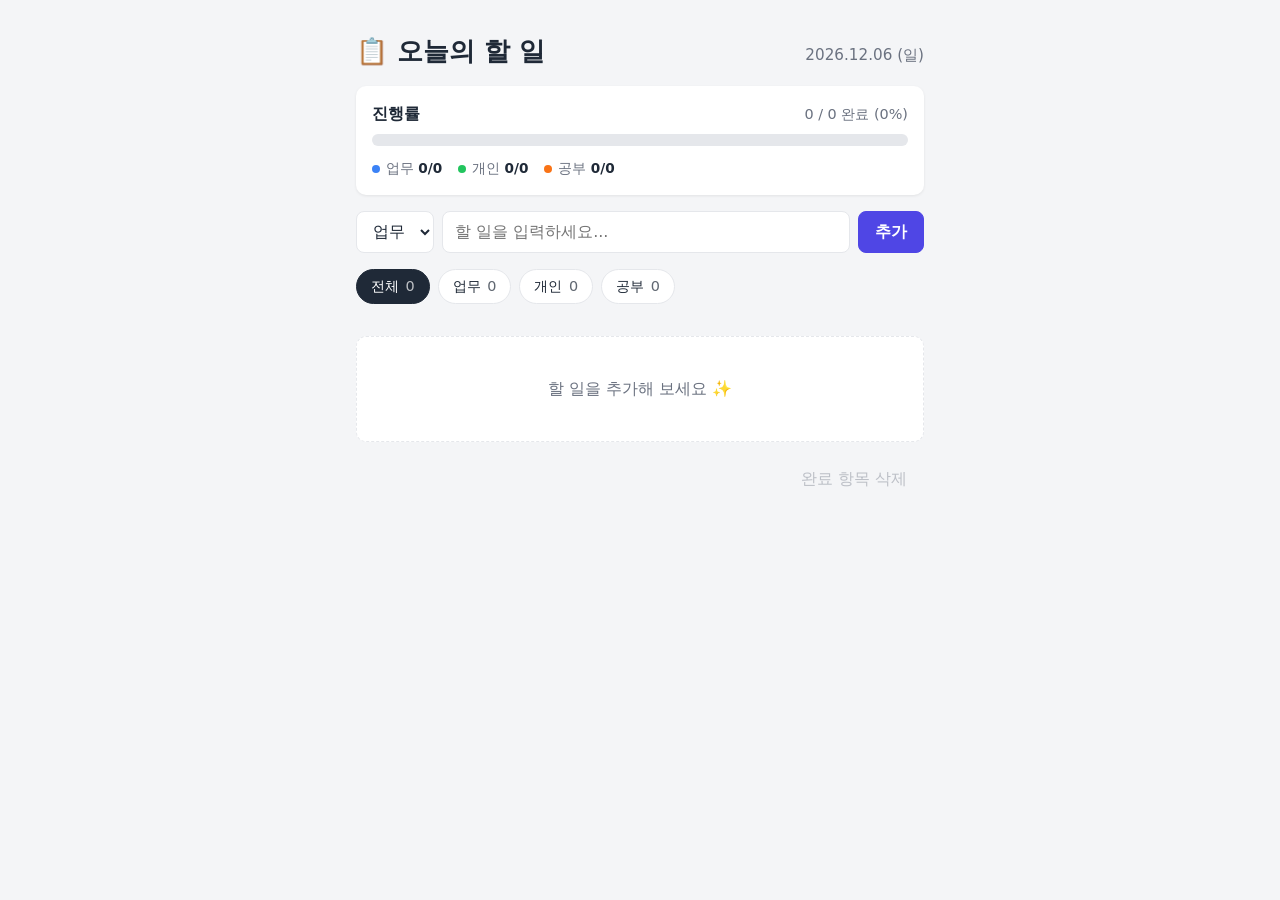
==== index.html @ e6c8f458 "할 일 관리 앱 초기 버전: PRD, README, 앱 코드 추가 - PRD.md: 제품 요구사항 문서 (기능, 화면, 데이터 모델, 수용 기준) - README.md: 프로젝트 " ====
<!DOCTYPE html>
<html lang="ko">
<head>
  <meta charset="UTF-8">
  <meta name="viewport" content="width=device-width, initial-scale=1.0">
  <title>오늘의 할 일</title>
  <link rel="stylesheet" href="style.css">
</head>
<body>
  <main class="app">
    <!-- 헤더: 제목 + 오늘 날짜 -->
    <header class="app-header">
      <h1>📋 오늘의 할 일</h1>
      <time id="today" class="today"></time>
    </header>

    <!-- 진행률 -->
    <section id="progress" class="progress" aria-labelledby="progress-title">
      <div class="progress-head">
        <h2 id="progress-title">진행률</h2>
        <p id="progress-text" class="progress-text" aria-live="polite">0 / 0 완료 (0%)</p>
      </div>
      <div id="progress-bar" class="progress-bar" role="progressbar"
           aria-valuemin="0" aria-valuemax="100" aria-valuenow="0" aria-labelledby="progress-title">
        <div id="progress-fill" class="progress-fill"></div>
      </div>
      <ul id="category-progress" class="category-progress">
        <li class="cat-work" data-category="work">업무 <strong>0/0</strong></li>
        <li class="cat-personal" data-category="personal">개인 <strong>0/0</strong></li>
        <li class="cat-study" data-category="study">공부 <strong>0/0</strong></li>
      </ul>
    </section>

    <!-- 할 일 입력 -->
    <form id="todo-form" class="todo-form" autocomplete="off">
      <label for="category-select" class="sr-only">카테고리</label>
      <select id="category-select" class="category-select">
        <option value="work">업무</option>
        <option value="personal">개인</option>
        <option value="study">공부</option>
      </select>
      <label for="todo-input" class="sr-only">할 일</label>
      <input id="todo-input" class="todo-input" type="text"
             placeholder="할 일을 입력하세요..." maxlength="100" required>
      <button type="submit" class="btn btn-primary">추가</button>
    </form>

    <!-- 카테고리 필터 -->
    <nav id="filters" class="filters" aria-label="카테고리 필터">
      <button type="button" class="filter-btn is-active" data-filter="all" aria-pressed="true">전체 <span class="count">0</span></button>
      <button type="button" class="filter-btn" data-filter="work" aria-pressed="false">업무 <span class="count">0</span></button>
      <button type="button" class="filter-btn" data-filter="personal" aria-pressed="false">개인 <span class="count">0</span></button>
      <button type="button" class="filter-btn" data-filter="study" aria-pressed="false">공부 <span class="count">0</span></button>
    </nav>

    <!-- 할 일 목록 (app.js가 렌더링) -->
    <ul id="todo-list" class="todo-list"></ul>

    <!-- 빈 상태 안내 (목록이 비었을 때 JS가 hidden 해제) -->
    <p id="empty-state" class="empty-state" hidden>할 일을 추가해 보세요 ✨</p>

    <!-- 하단: 완료 항목 일괄 삭제 -->
    <footer class="app-footer">
      <button type="button" id="clear-completed" class="btn btn-ghost" disabled>완료 항목 삭제</button>
    </footer>
  </main>

  <script src="app.js"></script>
</body>
</html>
---- style.css ----
/* ===== 디자인 토큰 ===== */
:root {
  --bg: #f4f5f7;
  --surface: #ffffff;
  --text: #1f2937;
  --text-muted: #6b7280;
  --border: #e5e7eb;
  --primary: #4f46e5;
  --primary-hover: #4338ca;
  --danger: #dc2626;
  --success: #16a34a;

  --work: #3b82f6;
  --work-bg: #dbeafe;
  --personal: #22c55e;
  --personal-bg: #dcfce7;
  --study: #f97316;
  --study-bg: #ffedd5;

  --radius: 10px;
  --shadow: 0 1px 3px rgba(0, 0, 0, 0.08);
}

/* ===== 기본 ===== */
* {
  box-sizing: border-box;
}

body {
  margin: 0;
  background: var(--bg);
  color: var(--text);
  font-family: "Pretendard", "Apple SD Gothic Neo", "Malgun Gothic", system-ui, sans-serif;
  line-height: 1.5;
}

button,
input,
select {
  font: inherit;
  color: inherit;
}

/* 화면에는 숨기고 스크린리더에는 읽히게 */
.sr-only {
  position: absolute;
  width: 1px;
  height: 1px;
  padding: 0;
  margin: -1px;
  overflow: hidden;
  clip: rect(0, 0, 0, 0);
  white-space: nowrap;
  border: 0;
}

:focus-visible {
  outline: 2px solid var(--primary);
  outline-offset: 2px;
}

/* ===== 레이아웃 ===== */
.app {
  max-width: 600px;
  margin: 0 auto;
  padding: 32px 16px 48px;
  display: flex;
  flex-direction: column;
  gap: 16px;
}

/* ===== 헤더 ===== */
.app-header {
  display: flex;
  justify-content: space-between;
  align-items: baseline;
  flex-wrap: wrap;
  gap: 8px;
}

.app-header h1 {
  margin: 0;
  font-size: 1.6rem;
}

.today {
  color: var(--text-muted);
  font-size: 0.95rem;
}

/* ===== 진행률 ===== */
.progress {
  background: var(--surface);
  border-radius: var(--radius);
  box-shadow: var(--shadow);
  padding: 16px;
}

.progress-head {
  display: flex;
  justify-content: space-between;
  align-items: baseline;
  margin-bottom: 8px;
}

.progress-head h2 {
  margin: 0;
  font-size: 1rem;
}

.progress-text {
  margin: 0;
  color: var(--text-muted);
  font-size: 0.9rem;
}

.progress-bar {
  height: 12px;
  background: var(--border);
  border-radius: 999px;
  overflow: hidden;
}

.progress-fill {
  height: 100%;
  width: 0;
  background: var(--primary);
  border-radius: inherit;
  transition: width 0.3s ease;
}

/* 모두 완료했을 때 */
.progress.is-complete .progress-fill {
  background: var(--success);
}

.progress.is-complete .progress-text {
  color: var(--success);
  font-weight: 600;
}

.category-progress {
  list-style: none;
  margin: 12px 0 0;
  padding: 0;
  display: flex;
  gap: 16px;
  flex-wrap: wrap;
  font-size: 0.85rem;
  color: var(--text-muted);
}

.category-progress li::before {
  content: "";
  display: inline-block;
  width: 8px;
  height: 8px;
  margin-right: 6px;
  border-radius: 50%;
  vertical-align: middle;
}

.category-progress .cat-work::before { background: var(--work); }
.category-progress .cat-personal::before { background: var(--personal); }
.category-progress .cat-study::before { background: var(--study); }

.category-progress strong {
  color: var(--text);
  font-weight: 600;
}

/* ===== 입력 폼 ===== */
.todo-form {
  display: flex;
  gap: 8px;
}

.category-select,
.todo-input,
.edit-input {
  height: 42px;
  padding: 0 12px;
  border: 1px solid var(--border);
  border-radius: 8px;
  background: var(--surface);
}

.todo-input,
.edit-input {
  flex: 1;
  min-width: 0;
}

.category-select {
  flex-shrink: 0;
  cursor: pointer;
}

/* ===== 버튼 ===== */
.btn {
  height: 42px;
  padding: 0 16px;
  border: 1px solid var(--border);
  border-radius: 8px;
  background: var(--surface);
  cursor: pointer;
  white-space: nowrap;
}

.btn:hover {
  background: var(--bg);
}

.btn-primary {
  background: var(--primary);
  border-color: var(--primary);
  color: #fff;
  font-weight: 600;
}

.btn-primary:hover {
  background: var(--primary-hover);
}

.btn-sm {
  height: 34px;
  padding: 0 12px;
  font-size: 0.875rem;
}

.btn-ghost {
  border-color: transparent;
  background: transparent;
  color: var(--text-muted);
}

.btn-ghost:hover:not(:disabled) {
  color: var(--danger);
  background: transparent;
}

.btn:disabled {
  opacity: 0.4;
  cursor: not-allowed;
}

.icon-btn {
  width: 34px;
  height: 34px;
  border: none;
  border-radius: 6px;
  background: transparent;
  cursor: pointer;
}

.icon-btn:hover {
  background: var(--bg);
}

/* ===== 필터 탭 ===== */
.filters {
  display: flex;
  gap: 8px;
  flex-wrap: wrap;
}

.filter-btn {
  padding: 6px 14px;
  border: 1px solid var(--border);
  border-radius: 999px;
  background: var(--surface);
  cursor: pointer;
  font-size: 0.9rem;
}

.filter-btn:hover {
  border-color: var(--primary);
}

.filter-btn.is-active {
  background: var(--text);
  border-color: var(--text);
  color: #fff;
}

.filter-btn .count {
  margin-left: 2px;
  opacity: 0.7;
}

/* ===== 할 일 목록 ===== */
.todo-list {
  list-style: none;
  margin: 0;
  padding: 0;
  display: flex;
  flex-direction: column;
  gap: 8px;
}

.todo-item {
  display: flex;
  align-items: center;
  gap: 10px;
  min-height: 54px;
  padding: 8px 8px 8px 14px;
  background: var(--surface);
  border-radius: var(--radius);
  box-shadow: var(--shadow);
}

.todo-check {
  width: 20px;
  height: 20px;
  flex-shrink: 0;
  accent-color: var(--primary);
  cursor: pointer;
}

.todo-text {
  flex: 1;
  min-width: 0;
  word-break: keep-all;
  overflow-wrap: anywhere;
}

.todo-actions {
  display: flex;
  gap: 4px;
  flex-shrink: 0;
}

/* 완료 상태 */
.todo-item.is-completed .todo-text {
  text-decoration: line-through;
  color: var(--text-muted);
}

.todo-item.is-completed .badge {
  opacity: 0.5;
}

/* 편집 상태 */
.todo-item.is-editing {
  outline: 2px solid var(--primary);
}

.todo-item.is-editing .category-select,
.todo-item.is-editing .edit-input {
  height: 34px;
}

/* ===== 카테고리 배지 ===== */
.badge {
  flex-shrink: 0;
  padding: 2px 8px;
  border-radius: 6px;
  font-size: 0.75rem;
  font-weight: 600;
}

.badge-work { background: var(--work-bg); color: #1d4ed8; }
.badge-personal { background: var(--personal-bg); color: #15803d; }
.badge-study { background: var(--study-bg); color: #c2410c; }

/* ===== 빈 상태 / 푸터 ===== */
.empty-state {
  margin: 0;
  padding: 40px 16px;
  text-align: center;
  color: var(--text-muted);
  background: var(--surface);
  border: 1px dashed var(--border);
  border-radius: var(--radius);
}

.app-footer {
  display: flex;
  justify-content: flex-end;
}

/* ===== 모바일 ===== */
@media (max-width: 480px) {
  .app {
    padding-top: 20px;
  }

  .app-header h1 {
    font-size: 1.35rem;
  }

  .todo-form {
    flex-wrap: wrap;
  }

  .todo-form .todo-input {
    flex-basis: 100%;
    order: -1;
  }

  .todo-form .category-select,
  .todo-form .btn {
    flex: 1;
  }

  .todo-item.is-editing {
    flex-wrap: wrap;
  }

  .todo-item.is-editing .edit-input {
    flex-basis: 100%;
    order: -1;
  }
}
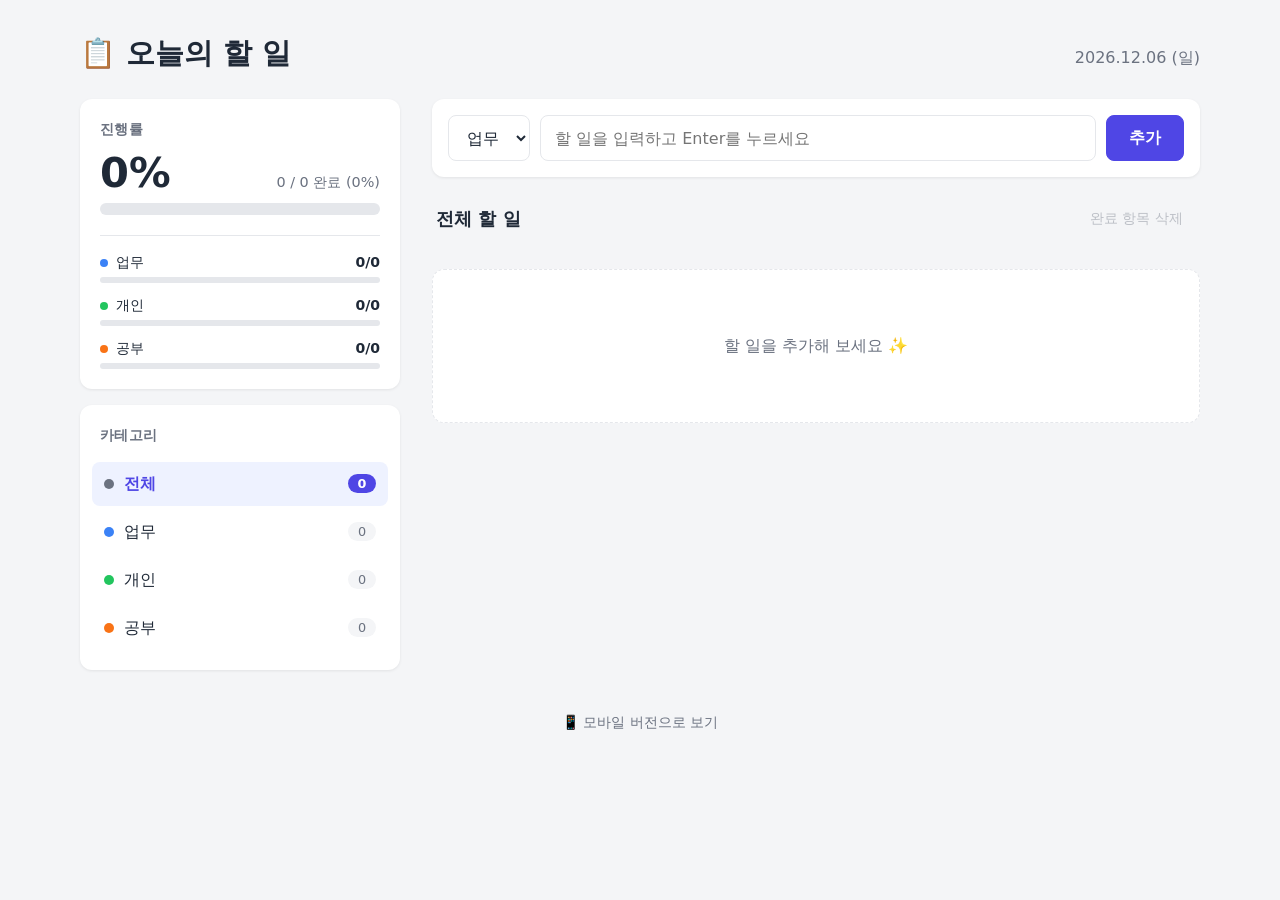
==== commit 47eabd2c: "데스크톱 2단 웹 버전 추가, 기존 버전은 mobile_version/으로 이동 - mobile_version/: 기존 단일 컬럼(600px) 버전을 그대로 이동 - 루트(웹 버전" ====
--- a/index.html
+++ b/index.html
@@ -7,63 +7,91 @@
   <link rel="stylesheet" href="style.css">
 </head>
 <body>
-  <main class="app">
+  <div class="page">
     <!-- 헤더: 제목 + 오늘 날짜 -->
     <header class="app-header">
       <h1>📋 오늘의 할 일</h1>
       <time id="today" class="today"></time>
     </header>
 
-    <!-- 진행률 -->
-    <section id="progress" class="progress" aria-labelledby="progress-title">
-      <div class="progress-head">
-        <h2 id="progress-title">진행률</h2>
-        <p id="progress-text" class="progress-text" aria-live="polite">0 / 0 완료 (0%)</p>
-      </div>
-      <div id="progress-bar" class="progress-bar" role="progressbar"
-           aria-valuemin="0" aria-valuemax="100" aria-valuenow="0" aria-labelledby="progress-title">
-        <div id="progress-fill" class="progress-fill"></div>
-      </div>
-      <ul id="category-progress" class="category-progress">
-        <li class="cat-work" data-category="work">업무 <strong>0/0</strong></li>
-        <li class="cat-personal" data-category="personal">개인 <strong>0/0</strong></li>
-        <li class="cat-study" data-category="study">공부 <strong>0/0</strong></li>
-      </ul>
-    </section>
+    <div class="layout">
+      <!-- 왼쪽: 진행률 + 카테고리 메뉴 -->
+      <aside class="sidebar">
+        <section id="progress" class="card progress" aria-labelledby="progress-title">
+          <h2 id="progress-title" class="card-title">진행률</h2>
+          <div class="progress-summary">
+            <span id="progress-percent" class="progress-percent">0%</span>
+            <p id="progress-text" class="progress-text" aria-live="polite">0 / 0 완료</p>
+          </div>
+          <div id="progress-bar" class="progress-bar" role="progressbar"
+               aria-valuemin="0" aria-valuemax="100" aria-valuenow="0" aria-labelledby="progress-title">
+            <div id="progress-fill" class="progress-fill"></div>
+          </div>
+          <ul id="category-progress" class="category-progress">
+            <li class="cat-row cat-work" data-category="work">
+              <div class="cat-row-head"><span class="cat-name">업무</span><strong>0/0</strong></div>
+              <div class="mini-bar"><div class="mini-fill"></div></div>
+            </li>
+            <li class="cat-row cat-personal" data-category="personal">
+              <div class="cat-row-head"><span class="cat-name">개인</span><strong>0/0</strong></div>
+              <div class="mini-bar"><div class="mini-fill"></div></div>
+            </li>
+            <li class="cat-row cat-study" data-category="study">
+              <div class="cat-row-head"><span class="cat-name">공부</span><strong>0/0</strong></div>
+              <div class="mini-bar"><div class="mini-fill"></div></div>
+            </li>
+          </ul>
+        </section>
 
-    <!-- 할 일 입력 -->
-    <form id="todo-form" class="todo-form" autocomplete="off">
-      <label for="category-select" class="sr-only">카테고리</label>
-      <select id="category-select" class="category-select">
-        <option value="work">업무</option>
-        <option value="personal">개인</option>
-        <option value="study">공부</option>
-      </select>
-      <label for="todo-input" class="sr-only">할 일</label>
-      <input id="todo-input" class="todo-input" type="text"
-             placeholder="할 일을 입력하세요..." maxlength="100" required>
-      <button type="submit" class="btn btn-primary">추가</button>
-    </form>
+        <nav id="filters" class="card filters" aria-label="카테고리 필터">
+          <h2 class="card-title">카테고리</h2>
+          <button type="button" class="filter-btn is-active" data-filter="all" aria-pressed="true">
+            <span class="dot dot-all"></span><span class="filter-label">전체</span><span class="count">0</span>
+          </button>
+          <button type="button" class="filter-btn" data-filter="work" aria-pressed="false">
+            <span class="dot dot-work"></span><span class="filter-label">업무</span><span class="count">0</span>
+          </button>
+          <button type="button" class="filter-btn" data-filter="personal" aria-pressed="false">
+            <span class="dot dot-personal"></span><span class="filter-label">개인</span><span class="count">0</span>
+          </button>
+          <button type="button" class="filter-btn" data-filter="study" aria-pressed="false">
+            <span class="dot dot-study"></span><span class="filter-label">공부</span><span class="count">0</span>
+          </button>
+        </nav>
+      </aside>
 
-    <!-- 카테고리 필터 -->
-    <nav id="filters" class="filters" aria-label="카테고리 필터">
-      <button type="button" class="filter-btn is-active" data-filter="all" aria-pressed="true">전체 <span class="count">0</span></button>
-      <button type="button" class="filter-btn" data-filter="work" aria-pressed="false">업무 <span class="count">0</span></button>
-      <button type="button" class="filter-btn" data-filter="personal" aria-pressed="false">개인 <span class="count">0</span></button>
-      <button type="button" class="filter-btn" data-filter="study" aria-pressed="false">공부 <span class="count">0</span></button>
-    </nav>
+      <!-- 오른쪽: 입력 + 목록 -->
+      <main class="main">
+        <form id="todo-form" class="card todo-form" autocomplete="off">
+          <label for="category-select" class="sr-only">카테고리</label>
+          <select id="category-select" class="category-select">
+            <option value="work">업무</option>
+            <option value="personal">개인</option>
+            <option value="study">공부</option>
+          </select>
+          <label for="todo-input" class="sr-only">할 일</label>
+          <input id="todo-input" class="todo-input" type="text"
+                 placeholder="할 일을 입력하고 Enter를 누르세요" maxlength="100" required>
+          <button type="submit" class="btn btn-primary">추가</button>
+        </form>
 
-    <!-- 할 일 목록 (app.js가 렌더링) -->
-    <ul id="todo-list" class="todo-list"></ul>
+        <div class="list-header">
+          <h2 id="list-title" class="list-title">전체 할 일</h2>
+          <button type="button" id="clear-completed" class="btn btn-ghost" disabled>완료 항목 삭제</button>
+        </div>
 
-    <!-- 빈 상태 안내 (목록이 비었을 때 JS가 hidden 해제) -->
-    <p id="empty-state" class="empty-state" hidden>할 일을 추가해 보세요 ✨</p>
+        <!-- 할 일 목록 (app.js가 렌더링) -->
+        <ul id="todo-list" class="todo-list"></ul>
 
-    <!-- 하단: 완료 항목 일괄 삭제 -->
+        <!-- 빈 상태 안내 (목록이 비었을 때 JS가 hidden 해제) -->
+        <p id="empty-state" class="empty-state" hidden>할 일을 추가해 보세요 ✨</p>
+      </main>
+    </div>
+
     <footer class="app-footer">
-      <button type="button" id="clear-completed" class="btn btn-ghost" disabled>완료 항목 삭제</button>
+      <a class="version-link" href="mobile_version/">📱 모바일 버전으로 보기</a>
     </footer>
-  </main>
+  </div>
 
   <script src="app.js"></script>
 </body>
--- a/style.css
+++ b/style.css
@@ -7,6 +7,7 @@
   --border: #e5e7eb;
   --primary: #4f46e5;
   --primary-hover: #4338ca;
+  --primary-soft: #eef2ff;
   --danger: #dc2626;
   --success: #16a34a;
 
@@ -17,8 +18,9 @@
   --study: #f97316;
   --study-bg: #ffedd5;
 
-  --radius: 10px;
+  --radius: 12px;
   --shadow: 0 1px 3px rgba(0, 0, 0, 0.08);
+  --sidebar-width: 320px;
 }
 
 /* ===== 기본 ===== */
@@ -59,14 +61,48 @@
   outline-offset: 2px;
 }
 
-/* ===== 레이아웃 ===== */
-.app {
-  max-width: 600px;
+/* ===== 페이지 레이아웃 (데스크톱 2단) ===== */
+.page {
+  max-width: 1200px;
   margin: 0 auto;
-  padding: 32px 16px 48px;
+  padding: 32px 40px 56px;
+}
+
+.layout {
+  display: grid;
+  grid-template-columns: var(--sidebar-width) minmax(0, 1fr);
+  gap: 32px;
+  align-items: start;
+}
+
+.sidebar {
+  position: sticky;
+  top: 24px;
   display: flex;
   flex-direction: column;
   gap: 16px;
+}
+
+.main {
+  display: flex;
+  flex-direction: column;
+  gap: 16px;
+  min-width: 0;
+}
+
+.card {
+  background: var(--surface);
+  border-radius: var(--radius);
+  box-shadow: var(--shadow);
+  padding: 20px;
+}
+
+.card-title {
+  margin: 0 0 12px;
+  font-size: 0.85rem;
+  font-weight: 600;
+  color: var(--text-muted);
+  letter-spacing: 0.02em;
 }
 
 /* ===== 헤더 ===== */
@@ -76,42 +112,40 @@
   align-items: baseline;
   flex-wrap: wrap;
   gap: 8px;
+  margin-bottom: 24px;
 }
 
 .app-header h1 {
   margin: 0;
-  font-size: 1.6rem;
+  font-size: 1.8rem;
 }
 
 .today {
   color: var(--text-muted);
-  font-size: 0.95rem;
+  font-size: 1rem;
 }
 
 /* ===== 진행률 ===== */
-.progress {
-  background: var(--surface);
-  border-radius: var(--radius);
-  box-shadow: var(--shadow);
-  padding: 16px;
-}
-
-.progress-head {
-  display: flex;
+.progress-summary {
+  display: flex;
+  align-items: baseline;
   justify-content: space-between;
-  align-items: baseline;
-  margin-bottom: 8px;
-}
-
-.progress-head h2 {
-  margin: 0;
-  font-size: 1rem;
+  gap: 8px;
+  margin-bottom: 10px;
+}
+
+.progress-percent {
+  font-size: 2.6rem;
+  font-weight: 700;
+  line-height: 1;
+  font-variant-numeric: tabular-nums;
 }
 
 .progress-text {
   margin: 0;
   color: var(--text-muted);
   font-size: 0.9rem;
+  text-align: right;
 }
 
 .progress-bar {
@@ -134,52 +168,161 @@
   background: var(--success);
 }
 
+.progress.is-complete .progress-percent,
 .progress.is-complete .progress-text {
   color: var(--success);
   font-weight: 600;
 }
 
+/* 카테고리별 진행률 */
 .category-progress {
   list-style: none;
-  margin: 12px 0 0;
-  padding: 0;
-  display: flex;
-  gap: 16px;
-  flex-wrap: wrap;
-  font-size: 0.85rem;
-  color: var(--text-muted);
-}
-
-.category-progress li::before {
+  margin: 20px 0 0;
+  padding: 16px 0 0;
+  border-top: 1px solid var(--border);
+  display: flex;
+  flex-direction: column;
+  gap: 12px;
+  font-size: 0.875rem;
+}
+
+.cat-row-head {
+  display: flex;
+  justify-content: space-between;
+  margin-bottom: 4px;
+}
+
+.cat-name::before {
   content: "";
   display: inline-block;
   width: 8px;
   height: 8px;
-  margin-right: 6px;
+  margin-right: 8px;
   border-radius: 50%;
   vertical-align: middle;
 }
 
-.category-progress .cat-work::before { background: var(--work); }
-.category-progress .cat-personal::before { background: var(--personal); }
-.category-progress .cat-study::before { background: var(--study); }
-
-.category-progress strong {
-  color: var(--text);
+.cat-row-head strong {
   font-weight: 600;
+  font-variant-numeric: tabular-nums;
+}
+
+.mini-bar {
+  height: 6px;
+  background: var(--border);
+  border-radius: 999px;
+  overflow: hidden;
+}
+
+.mini-fill {
+  height: 100%;
+  width: 0;
+  border-radius: inherit;
+  transition: width 0.3s ease;
+}
+
+.cat-work .cat-name::before,
+.cat-work .mini-fill { background: var(--work); }
+.cat-personal .cat-name::before,
+.cat-personal .mini-fill { background: var(--personal); }
+.cat-study .cat-name::before,
+.cat-study .mini-fill { background: var(--study); }
+
+/* ===== 카테고리 메뉴 (필터) ===== */
+.filters {
+  display: flex;
+  flex-direction: column;
+  gap: 4px;
+  padding: 20px 12px;
+}
+
+.filters .card-title {
+  padding: 0 8px;
+}
+
+.filter-btn {
+  display: flex;
+  align-items: center;
+  gap: 10px;
+  width: 100%;
+  padding: 10px 12px;
+  border: none;
+  border-radius: 8px;
+  background: transparent;
+  text-align: left;
+  cursor: pointer;
+}
+
+.filter-btn:hover {
+  background: var(--bg);
+}
+
+.filter-btn.is-active {
+  background: var(--primary-soft);
+  color: var(--primary);
+  font-weight: 600;
+}
+
+.filter-label {
+  flex: 1;
+}
+
+.filter-btn .count {
+  min-width: 28px;
+  padding: 0 8px;
+  border-radius: 999px;
+  background: var(--bg);
+  color: var(--text-muted);
+  font-size: 0.8rem;
+  text-align: center;
+  font-variant-numeric: tabular-nums;
+}
+
+.filter-btn.is-active .count {
+  background: var(--primary);
+  color: #fff;
+}
+
+.dot {
+  width: 10px;
+  height: 10px;
+  border-radius: 50%;
+  flex-shrink: 0;
+}
+
+.dot-all { background: var(--text-muted); }
+.dot-work { background: var(--work); }
+.dot-personal { background: var(--personal); }
+.dot-study { background: var(--study); }
+
+.app-footer {
+  margin-top: 40px;
+  text-align: center;
+}
+
+.version-link {
+  color: var(--text-muted);
+  font-size: 0.875rem;
+  text-decoration: none;
+}
+
+.version-link:hover {
+  color: var(--primary);
+  text-decoration: underline;
 }
 
 /* ===== 입력 폼 ===== */
 .todo-form {
   display: flex;
-  gap: 8px;
+  gap: 10px;
+  padding: 16px;
 }
 
 .category-select,
 .todo-input,
 .edit-input {
-  height: 42px;
-  padding: 0 12px;
+  height: 46px;
+  padding: 0 14px;
   border: 1px solid var(--border);
   border-radius: 8px;
   background: var(--surface);
@@ -198,8 +341,8 @@
 
 /* ===== 버튼 ===== */
 .btn {
-  height: 42px;
-  padding: 0 16px;
+  height: 46px;
+  padding: 0 22px;
   border: 1px solid var(--border);
   border-radius: 8px;
   background: var(--surface);
@@ -223,15 +366,18 @@
 }
 
 .btn-sm {
-  height: 34px;
+  height: 36px;
+  padding: 0 14px;
+  font-size: 0.875rem;
+}
+
+.btn-ghost {
+  height: 36px;
   padding: 0 12px;
-  font-size: 0.875rem;
-}
-
-.btn-ghost {
   border-color: transparent;
   background: transparent;
   color: var(--text-muted);
+  font-size: 0.9rem;
 }
 
 .btn-ghost:hover:not(:disabled) {
@@ -245,8 +391,8 @@
 }
 
 .icon-btn {
-  width: 34px;
-  height: 34px;
+  width: 36px;
+  height: 36px;
   border: none;
   border-radius: 6px;
   background: transparent;
@@ -257,35 +403,18 @@
   background: var(--bg);
 }
 
-/* ===== 필터 탭 ===== */
-.filters {
-  display: flex;
-  gap: 8px;
-  flex-wrap: wrap;
-}
-
-.filter-btn {
-  padding: 6px 14px;
-  border: 1px solid var(--border);
-  border-radius: 999px;
-  background: var(--surface);
-  cursor: pointer;
-  font-size: 0.9rem;
-}
-
-.filter-btn:hover {
-  border-color: var(--primary);
-}
-
-.filter-btn.is-active {
-  background: var(--text);
-  border-color: var(--text);
-  color: #fff;
-}
-
-.filter-btn .count {
-  margin-left: 2px;
-  opacity: 0.7;
+/* ===== 목록 헤더 ===== */
+.list-header {
+  display: flex;
+  justify-content: space-between;
+  align-items: center;
+  margin-top: 8px;
+  padding: 0 4px;
+}
+
+.list-title {
+  margin: 0;
+  font-size: 1.15rem;
 }
 
 /* ===== 할 일 목록 ===== */
@@ -301,12 +430,17 @@
 .todo-item {
   display: flex;
   align-items: center;
-  gap: 10px;
-  min-height: 54px;
-  padding: 8px 8px 8px 14px;
+  gap: 12px;
+  min-height: 58px;
+  padding: 10px 12px 10px 18px;
   background: var(--surface);
   border-radius: var(--radius);
   box-shadow: var(--shadow);
+  transition: box-shadow 0.15s ease;
+}
+
+.todo-item:hover {
+  box-shadow: 0 2px 8px rgba(0, 0, 0, 0.1);
 }
 
 .todo-check {
@@ -330,6 +464,19 @@
   flex-shrink: 0;
 }
 
+/* 마우스가 있는 환경: 수정/삭제 버튼은 항목에 올리거나 포커스했을 때 또렷하게 */
+@media (hover: hover) {
+  .todo-item:not(.is-editing) .todo-actions {
+    opacity: 0.35;
+    transition: opacity 0.15s ease;
+  }
+
+  .todo-item:hover .todo-actions,
+  .todo-item:focus-within .todo-actions {
+    opacity: 1;
+  }
+}
+
 /* 완료 상태 */
 .todo-item.is-completed .todo-text {
   text-decoration: line-through;
@@ -347,15 +494,15 @@
 
 .todo-item.is-editing .category-select,
 .todo-item.is-editing .edit-input {
-  height: 34px;
+  height: 38px;
 }
 
 /* ===== 카테고리 배지 ===== */
 .badge {
   flex-shrink: 0;
-  padding: 2px 8px;
+  padding: 2px 10px;
   border-radius: 6px;
-  font-size: 0.75rem;
+  font-size: 0.8rem;
   font-weight: 600;
 }
 
@@ -363,10 +510,10 @@
 .badge-personal { background: var(--personal-bg); color: #15803d; }
 .badge-study { background: var(--study-bg); color: #c2410c; }
 
-/* ===== 빈 상태 / 푸터 ===== */
+/* ===== 빈 상태 ===== */
 .empty-state {
   margin: 0;
-  padding: 40px 16px;
+  padding: 64px 16px;
   text-align: center;
   color: var(--text-muted);
   background: var(--surface);
@@ -374,19 +521,75 @@
   border-radius: var(--radius);
 }
 
-.app-footer {
-  display: flex;
-  justify-content: flex-end;
+/* ===== 태블릿 이하: 1단으로 전환 ===== */
+@media (max-width: 960px) {
+  .page {
+    max-width: 640px;
+    padding: 24px 16px 48px;
+  }
+
+  .layout {
+    grid-template-columns: minmax(0, 1fr);
+    gap: 16px;
+  }
+
+  .sidebar {
+    position: static;
+  }
+
+  /* 카테고리 메뉴는 가로 탭으로 */
+  .filters {
+    flex-direction: row;
+    flex-wrap: wrap;
+    gap: 8px;
+    padding: 0;
+    background: transparent;
+    box-shadow: none;
+  }
+
+  .filters .card-title {
+    display: none;
+  }
+
+  .filter-btn {
+    width: auto;
+    padding: 6px 12px;
+    border: 1px solid var(--border);
+    border-radius: 999px;
+    background: var(--surface);
+  }
+
+  .filter-btn .dot {
+    display: none;
+  }
+
+  .filter-btn .count {
+    min-width: 0;
+    padding: 0;
+    background: transparent;
+  }
+
+  .filter-btn.is-active {
+    background: var(--text);
+    border-color: var(--text);
+    color: #fff;
+  }
+
+  .filter-btn.is-active .count {
+    background: transparent;
+    color: #fff;
+    opacity: 0.8;
+  }
 }
 
 /* ===== 모바일 ===== */
 @media (max-width: 480px) {
-  .app {
-    padding-top: 20px;
-  }
-
   .app-header h1 {
     font-size: 1.35rem;
+  }
+
+  .progress-percent {
+    font-size: 2rem;
   }
 
   .todo-form {
